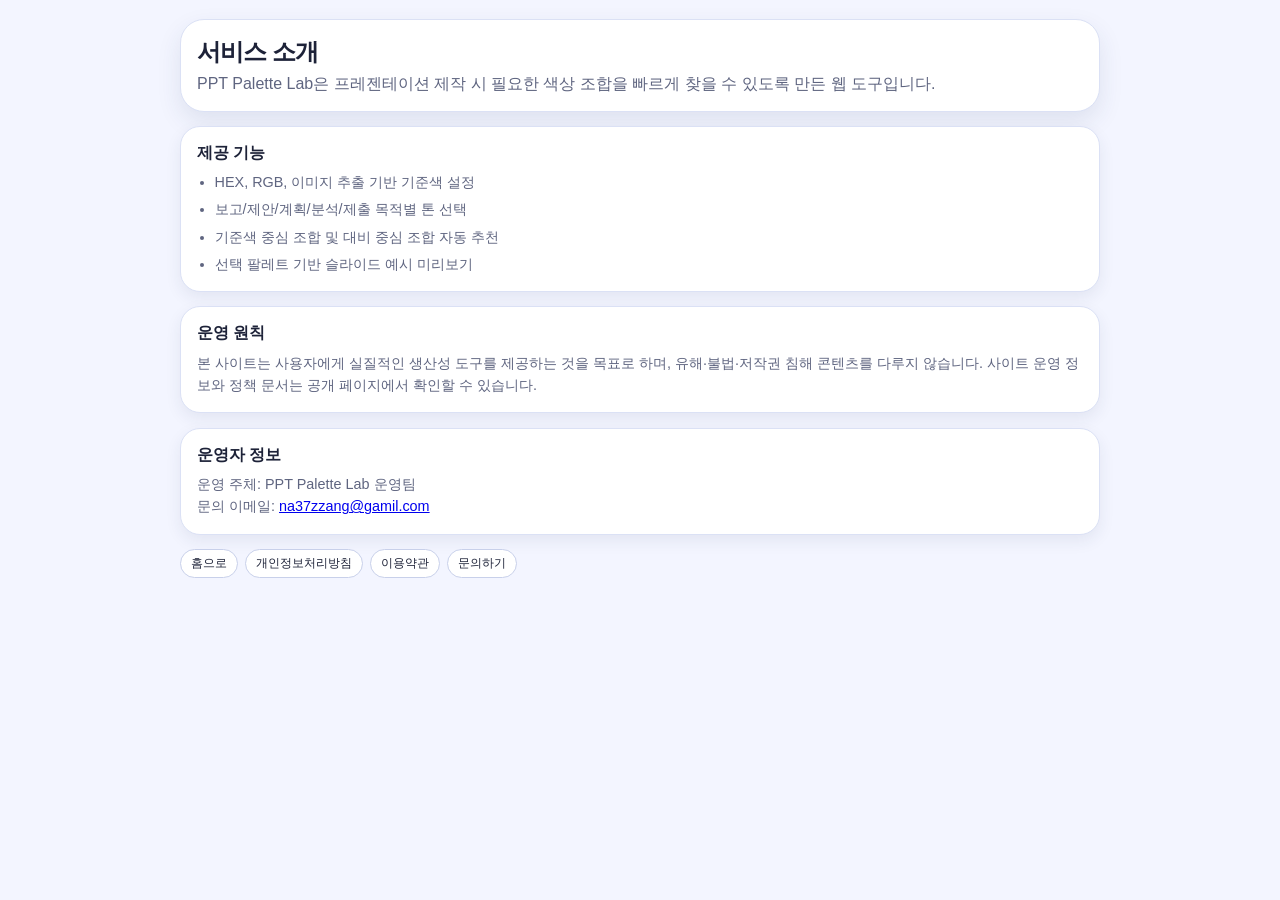
==== about.html @ 45846663 "Add AdSense readiness pages and trust/SEO updates" ====
<!doctype html>
<html lang="ko">
<head>
  <meta charset="UTF-8" />
  <meta name="viewport" content="width=device-width, initial-scale=1.0" />
  <title>서비스 소개 | PPT Palette Lab</title>
  <meta name="description" content="PPT Palette Lab 서비스 소개와 운영 원칙 안내 페이지입니다.">
  <meta name="robots" content="index,follow">
  <link rel="canonical" href="https://ppt-pallet.web.app/about.html">
  <link href="/style.css" rel="stylesheet">
</head>
<body>
  <main class="info-page">
    <section class="info-hero">
      <h1>서비스 소개</h1>
      <p>PPT Palette Lab은 프레젠테이션 제작 시 필요한 색상 조합을 빠르게 찾을 수 있도록 만든 웹 도구입니다.</p>
    </section>

    <section class="info-panel">
      <h2>제공 기능</h2>
      <ul>
        <li>HEX, RGB, 이미지 추출 기반 기준색 설정</li>
        <li>보고/제안/계획/분석/제출 목적별 톤 선택</li>
        <li>기준색 중심 조합 및 대비 중심 조합 자동 추천</li>
        <li>선택 팔레트 기반 슬라이드 예시 미리보기</li>
      </ul>
    </section>

    <section class="info-panel">
      <h2>운영 원칙</h2>
      <p>본 사이트는 사용자에게 실질적인 생산성 도구를 제공하는 것을 목표로 하며, 유해·불법·저작권 침해 콘텐츠를 다루지 않습니다. 사이트 운영 정보와 정책 문서는 공개 페이지에서 확인할 수 있습니다.</p>
    </section>

    <section class="info-panel">
      <h2>운영자 정보</h2>
      <p>운영 주체: PPT Palette Lab 운영팀</p>
      <p>문의 이메일: <a href="mailto:na37zzang@gamil.com">na37zzang@gamil.com</a></p>
    </section>

    <nav class="info-links" aria-label="정책 링크">
      <a href="/">홈으로</a>
      <a href="/privacy.html">개인정보처리방침</a>
      <a href="/terms.html">이용약관</a>
      <a href="/contact.html">문의하기</a>
    </nav>
  </main>
</body>
</html>
---- style.css ----
:root {
  --bg: #f7f6f1;
  --bg-soft: #fffdf8;
  --surface: #ffffff;
  --surface-soft: #f3f5fb;
  --surface-warm: #fff6ee;
  --ink: #151515;
  --ink-soft: #5f6472;
  --line: #e6e8ef;
  --line-strong: #d8dbe6;
  --blue: #2d5bff;
  --lime: #d8ff45;
  --peach: #ff8d67;
  --mint: #b7f1d7;
  --yellow: #ffd46b;
  --apricot-neon: #ffb392;
  --apricot-core: #ff9a70;
  --apricot-hot: #ff7f5c;
  --apricot-glow: rgba(255, 157, 112, 0.38);
  --text-body: 0.74rem;
  --text-label: 0.64rem;
  --text-tag: 0.6rem;
  --shadow: 0 18px 50px rgba(20, 23, 31, 0.08);
  --shadow-soft: 0 8px 24px rgba(20, 23, 31, 0.06);
}

* {
  box-sizing: border-box;
}

html {
  font-size: 16px;
}

body {
  margin: 0;
  min-height: 100vh;
  font-family: "Pretendard", "IBM Plex Sans KR", "Apple SD Gothic Neo", sans-serif;
  color: var(--ink);
  background: var(--bg);
}

body::before {
  content: "";
  position: fixed;
  inset: 0;
  pointer-events: none;
  opacity: 0.28;
  background-image: none;
  background-size: 18px 18px;
  mask-image: none;
}

button,
input {
  font: inherit;
}

img {
  max-width: 100%;
}

.page-shell {
  width: min(1140px, calc(100% - 2rem));
  margin: 0 auto;
  padding: 1.2rem 0 2.6rem;
}

.hero {
  position: relative;
  display: grid;
  grid-template-columns: minmax(0, 1.5fr) auto;
  gap: 1rem;
  align-items: end;
  padding: 0.7rem 0.8rem 0.8rem;
  background: rgba(255, 255, 255, 0.88);
  border: 1px solid rgba(255, 255, 255, 0.72);
  border-radius: 32px;
  box-shadow: var(--shadow);
  backdrop-filter: blur(16px);
  overflow: hidden;
}

.hero::before {
  content: "";
  position: absolute;
  left: 1rem;
  right: 1rem;
  top: 1rem;
  height: 14px;
  border-radius: 999px;
  background: linear-gradient(
    90deg,
    #ffd8e8 0%,
    #ffe8bf 16%,
    #fff5b8 32%,
    #d7f7d4 48%,
    #cfeeff 64%,
    #ddd9ff 82%,
    #ffd8ef 100%
  );
}

.hero__eyebrow,
.hero__copy,
.hero__status {
  position: relative;
  z-index: 1;
}

.hero__eyebrow {
  justify-self: start;
  margin: 0 0 0.75rem;
  padding: 0.4rem 0.78rem;
  border-radius: 999px;
  background: rgba(21, 21, 21, 0.06);
  font-family: "Space Grotesk", "Pretendard", sans-serif;
  font-size: var(--text-label);
  font-weight: 700;
  letter-spacing: 0.08em;
  text-transform: uppercase;
}

.hero__copy {
  grid-column: 1 / -1;
  min-height: 74px;
  padding-top: 0.72rem;
  display: grid;
  place-items: center;
  text-align: center;
}

.hero__copy h1 {
  margin: 0;
  max-width: none;
  font-family: "Space Grotesk", "Pretendard", sans-serif;
  font-size: clamp(1.8rem, 3.4vw, 3.5rem);
  line-height: 0.95;
  letter-spacing: -0.05em;
}

.hero__copy p {
  margin: 0.8rem 0 0;
  max-width: 44ch;
  font-size: 0.9rem;
  line-height: 1.45;
  color: var(--ink-soft);
}

.hero__status {
  display: flex;
  flex-wrap: wrap;
  gap: 0.7rem;
  justify-content: end;
  align-self: end;
}

.status-chip {
  display: inline-flex;
  align-items: center;
  gap: 0.55rem;
  min-width: 0;
  padding: 0.75rem 0.9rem;
  border-radius: 20px;
  background: var(--surface);
  border: 1px solid var(--line);
  box-shadow: var(--shadow-soft);
  font-size: var(--text-body);
  white-space: nowrap;
}

.status-chip strong,
.status-chip span:last-child {
  overflow: hidden;
  text-overflow: ellipsis;
}

.status-chip__dot {
  width: 0.92rem;
  height: 0.92rem;
  border-radius: 50%;
  background: var(--blue);
  box-shadow: 0 0 0 4px rgba(45, 91, 255, 0.12);
}

.planner {
  display: grid;
  gap: 1rem;
  margin-top: 1rem;
}

.panel {
  display: grid;
  grid-template-columns: 116px minmax(0, 1fr);
  gap: 1rem;
  padding: 1rem;
  border-radius: 28px;
  background: rgba(255, 255, 255, 0.84);
  border: 1px solid rgba(255, 255, 255, 0.72);
  box-shadow: var(--shadow);
  backdrop-filter: blur(16px);
}

.panel__meta {
  display: grid;
  align-content: start;
  gap: 0.65rem;
}

.panel__meta p {
  margin: 0;
  color: var(--ink-soft);
  font-size: var(--text-body);
  line-height: 1.3;
}

.panel__index {
  display: inline-flex;
  align-items: center;
  justify-content: center;
  width: 68px;
  height: 68px;
  border-radius: 22px;
  background: var(--apricot-core);
  color: #fff;
  font-family: "Space Grotesk", "Pretendard", sans-serif;
  font-size: 1.6rem;
  font-weight: 700;
  text-shadow: 0 1px 1px rgba(123, 49, 16, 0.24);
  box-shadow:
    0 0 0 1px rgba(255, 255, 255, 0.46),
    0 16px 34px var(--apricot-glow);
}

.panel__body {
  min-width: 0;
}

.panel__header {
  display: flex;
  flex-wrap: wrap;
  align-items: end;
  justify-content: space-between;
  gap: 0.7rem 1rem;
  margin-bottom: 0.95rem;
}

.panel__header h2,
.palette-column__header h3 {
  margin: 0;
  font-family: "Space Grotesk", "Pretendard", sans-serif;
  letter-spacing: -0.04em;
}

.panel__header h2 {
  font-size: clamp(1.35rem, 2.1vw, 1.8rem);
}

.panel__header p,
.palette-column__header p,
.preview-summary p,
.field-note,
.copy-status,
.palette-selector span,
.purpose-card span,
.slide-headline p,
.cover-subtitle,
.cover-band span,
.body-item,
.body-highlight p,
.mini-bar__label,
.graph-labels span {
  margin: 0;
  color: var(--ink-soft);
  font-size: var(--text-body);
  line-height: 1.35;
}

.base-grid {
  display: grid;
  grid-template-columns: repeat(3, minmax(0, 1fr));
  gap: 0.85rem;
}

.base-card,
.palette-card,
.slide-card {
  min-width: 0;
  border-radius: 24px;
}

.base-card {
  --base-card-text-size: 0.8rem;
  display: grid;
  gap: 0.55rem;
  padding: 0.9rem;
  background: var(--surface);
  border: 1px solid var(--line);
  box-shadow: var(--shadow-soft);
}

.base-card__row {
  display: flex;
  align-items: center;
  gap: 0.55rem;
  min-width: 0;
}

.base-card--upload {
  background: var(--surface-warm);
}

.base-card--preview {
  background: var(--surface-soft);
}

.field-label {
  display: inline-flex;
  align-items: center;
  gap: 0.45rem;
  font-family: "Space Grotesk", "Pretendard", sans-serif;
  font-size: var(--base-card-text-size, var(--text-label));
  font-weight: 700;
  letter-spacing: 0.04em;
  text-transform: uppercase;
}

.text-input,
.number-input {
  width: 100%;
  border: 1px solid var(--line-strong);
  border-radius: 18px;
  background: #fff;
  color: var(--ink);
  outline: none;
  transition: border-color 160ms ease, box-shadow 160ms ease, transform 160ms ease;
}

.text-input {
  min-height: 42px;
  padding: 0.56rem 0.7rem;
  font-family: "Space Grotesk", "Pretendard", sans-serif;
  font-size: var(--base-card-text-size, 0.86rem);
  font-weight: 700;
  letter-spacing: 0.03em;
  text-transform: uppercase;
}

.number-input {
  padding: 0.5rem 0.55rem;
  font-size: var(--base-card-text-size, 0.88rem);
  font-weight: 600;
}

.text-input:focus,
.number-input:focus {
  border-color: rgba(45, 91, 255, 0.55);
  box-shadow: 0 0 0 5px rgba(45, 91, 255, 0.1);
}

.text-input.is-invalid {
  border-color: rgba(255, 141, 103, 0.8);
  box-shadow: 0 0 0 5px rgba(255, 141, 103, 0.14);
}

.picker-hex.is-invalid {
  border-color: rgba(255, 141, 103, 0.8);
  box-shadow: 0 0 0 4px rgba(255, 141, 103, 0.14);
}

.color-input {
  width: 100%;
  min-height: 46px;
  padding: 0.2rem;
  border: 1px solid var(--line-strong);
  border-radius: 14px;
  background: #fff;
  cursor: pointer;
}

.color-input--inline {
  flex: none;
  width: 46px;
  min-width: 46px;
  padding: 0.12rem;
}

.picker-hex {
  width: 8.2ch;
  min-width: 8.2ch;
  height: 42px;
  padding: 0.42rem 0.45rem;
  border: 1px solid var(--line-strong);
  border-radius: 12px;
  background: #fff;
  font-family: "Space Grotesk", "Pretendard", sans-serif;
  font-size: var(--base-card-text-size, 0.88rem);
  font-weight: 700;
  letter-spacing: 0.02em;
  text-transform: uppercase;
  color: var(--ink);
  outline: none;
}

.picker-hex:focus {
  border-color: rgba(45, 91, 255, 0.55);
  box-shadow: 0 0 0 4px rgba(45, 91, 255, 0.1);
}

.color-input:focus {
  border-color: rgba(45, 91, 255, 0.55);
  box-shadow: 0 0 0 5px rgba(45, 91, 255, 0.1);
}

.rgb-grid {
  display: flex;
  align-items: center;
  gap: 0.5rem;
  min-width: 0;
}

.rgb-field {
  display: flex;
  align-items: center;
  gap: 0.35rem;
  min-width: 0;
  flex: 1;
}

.rgb-field span {
  font-family: "Space Grotesk", "Pretendard", sans-serif;
  font-size: var(--base-card-text-size, 0.88rem);
  font-weight: 700;
  color: var(--ink-soft);
  width: 0.9rem;
  text-align: center;
}

.field-note,
.field-note--status,
.upload-zone__hint,
.preview-summary p,
.palette-selector span,
.copy-status {
  white-space: nowrap;
  overflow: hidden;
  text-overflow: ellipsis;
}

.upload-zone {
  display: grid;
  gap: 0.2rem;
  padding: 1rem;
  border-radius: 20px;
  border: 1px solid var(--line-strong);
  background: color-mix(in srgb, var(--peach) 12%, #fff);
  cursor: pointer;
  transition: transform 160ms ease, border-color 160ms ease, box-shadow 160ms ease;
}

.upload-stack {
  display: grid;
  gap: 0.03rem;
  align-content: start;
  flex: 0 0 122px;
  width: 122px;
}

.upload-media-slot {
  width: 122px;
  min-height: 50px;
}

.upload-zone--inline {
  display: grid;
  align-content: center;
  justify-items: center;
  gap: 0.08rem;
  width: 122px;
  min-width: 122px;
  min-height: 50px;
  padding: 0.5rem 0.55rem;
  border-radius: 14px;
  flex: 0 0 106px;
}

.upload-zone:hover {
  transform: translateY(-2px);
  border-color: rgba(45, 91, 255, 0.3);
  box-shadow: var(--shadow-soft);
}

.upload-zone__title {
  font-weight: 700;
  font-size: 0.7rem;
  line-height: 1.1;
  text-align: center;
}

.upload-zone__hint {
  font-size: 0.62rem;
  line-height: 1.05;
  text-align: center;
}

.image-clear-button {
  border: 1px solid var(--line-strong);
  border-radius: 10px;
  padding: 0.16rem 0.22rem;
  background: #fff;
  color: var(--ink-soft);
  font-size: 0.62rem;
  font-weight: 600;
  cursor: pointer;
}

.image-clear-button:hover {
  border-color: rgba(45, 91, 255, 0.32);
  color: var(--ink);
}

.upload-result {
  display: flex;
  align-items: center;
  gap: 0.45rem;
  min-width: 0;
  flex: 1;
}

#imagePreview {
  width: 122px;
  height: 76px;
  max-height: 76px;
  object-fit: cover;
  border-radius: 12px;
  border: 1px solid var(--line-strong);
  background: #fff;
}

.upload-stack:not(.has-image) #imagePreview {
  display: none;
}

.upload-stack.has-image .upload-zone {
  display: none;
}

.upload-stack.has-image .upload-media-slot {
  min-height: 76px;
}

.upload-result__info {
  display: flex;
  align-items: center;
  gap: 0.5rem;
  min-width: 0;
  width: 100%;
  padding: 0.45rem 0.55rem;
  border-radius: 12px;
  background: rgba(21, 21, 21, 0.04);
}

.upload-result__info p {
  margin: 0 0 0.15rem;
  font-size: var(--base-card-text-size, var(--text-body));
  color: var(--ink-soft);
}

.upload-result__info strong {
  display: block;
  min-width: 7ch;
  font-family: "Space Grotesk", "Pretendard", sans-serif;
  font-size: 0.72rem;
  white-space: nowrap;
  overflow: visible;
  text-overflow: clip;
}

.base-card .field-note,
.base-card .field-note--status,
.base-card .upload-zone__hint {
  font-size: var(--base-card-text-size);
}

.panel[aria-labelledby="row1-title"] .panel__header {
  margin-bottom: 0.6rem;
}

.panel[aria-labelledby="row1-title"] .base-grid {
  gap: 0.6rem;
}

.panel[aria-labelledby="row1-title"] .base-card {
  gap: 0.42rem;
  padding: 0.7rem;
}

.swatch,
.base-preview__swatch {
  flex: none;
  width: 38px;
  height: 38px;
  border-radius: 10px;
  background: var(--blue);
}

.base-preview {
  display: flex;
  align-items: center;
  gap: 0.9rem;
  min-width: 0;
  padding: 0.95rem;
  border-radius: 20px;
  background: color-mix(in srgb, var(--blue) 10%, #fff);
}

.base-preview__codes {
  display: grid;
  gap: 0.15rem;
  min-width: 0;
}

.base-preview__codes strong,
.base-preview__codes span {
  white-space: nowrap;
  overflow: hidden;
  text-overflow: ellipsis;
}

.base-preview__codes strong {
  font-family: "Space Grotesk", "Pretendard", sans-serif;
  font-size: var(--text-body);
}

.base-preview__codes span {
  font-size: var(--text-body);
  color: var(--ink-soft);
}

.purpose-grid {
  display: grid;
  grid-template-columns: repeat(5, minmax(0, 1fr));
  gap: 0.8rem;
}

.purpose-card {
  position: relative;
  display: flex;
  gap: 0.7rem;
  align-items: start;
  min-height: 96px;
  padding: 0.95rem;
  border-radius: 22px;
  background: var(--surface);
  border: 1px solid var(--line);
  box-shadow: var(--shadow-soft);
  cursor: pointer;
  transition: transform 160ms ease, box-shadow 160ms ease, border-color 160ms ease;
}

.purpose-card:hover,
.purpose-card:focus-within {
  transform: translateY(-2px);
  border-color: rgba(255, 154, 112, 0.28);
  box-shadow: 0 14px 34px rgba(20, 23, 31, 0.08);
}

.purpose-card:has(input:checked) {
  border-color: rgba(255, 143, 103, 0.42);
  background: color-mix(in srgb, var(--peach) 16%, #fff);
}

.purpose-card::after {
  content: attr(data-tooltip);
  position: absolute;
  left: 1rem;
  bottom: calc(100% + 0.6rem);
  padding: 0.52rem 0.7rem;
  border-radius: 12px;
  background: #17181d;
  color: #fff;
  font-size: var(--text-body);
  white-space: nowrap;
  opacity: 0;
  transform: translateY(6px);
  pointer-events: none;
  transition: opacity 140ms ease, transform 140ms ease;
}

.purpose-card::before {
  content: "";
  position: absolute;
  left: 1.55rem;
  bottom: calc(100% + 0.2rem);
  width: 12px;
  height: 12px;
  background: #17181d;
  transform: rotate(45deg);
  opacity: 0;
  transition: opacity 140ms ease;
}

.purpose-card:hover::after,
.purpose-card:hover::before,
.purpose-card:focus-within::after,
.purpose-card:focus-within::before {
  opacity: 1;
  transform: translateY(0);
}

.purpose-card input[type="checkbox"],
.purpose-card input[type="radio"],
.palette-selector input[type="checkbox"] {
  width: 1rem;
  height: 1rem;
  margin: 0.16rem 0 0;
  accent-color: var(--apricot-hot);
  cursor: pointer;
}

.purpose-card strong,
.palette-selector strong,
.preview-summary strong,
.slide-card h3,
.slide-card h4,
.agenda-item strong {
  min-width: 0;
  overflow: hidden;
  text-overflow: ellipsis;
}

.purpose-card strong {
  display: block;
  margin-bottom: 0.35rem;
  font-size: var(--text-body);
}

.purpose-card span {
  display: block;
}

.palette-columns {
  display: grid;
  grid-template-columns: repeat(2, minmax(0, 1fr));
  gap: 0.9rem;
}

.palette-column {
  display: grid;
  gap: 0.8rem;
}

.palette-column__header {
  display: grid;
  gap: 0.2rem;
  padding-inline: 0.2rem;
}

.palette-list {
  display: grid;
  gap: 0.75rem;
}

.palette-card {
  display: grid;
  gap: 0.75rem;
  padding: 0.9rem;
  background: var(--surface);
  border: 1px solid var(--line);
  box-shadow: var(--shadow-soft);
}

.palette-card:has(input:checked) {
  border-color: rgba(255, 143, 103, 0.42);
  box-shadow:
    0 0 0 4px rgba(255, 154, 112, 0.12),
    0 14px 34px rgba(20, 23, 31, 0.08);
}

.palette-card__header {
  display: flex;
  align-items: start;
  justify-content: space-between;
  gap: 0.8rem;
}

.palette-selector {
  display: flex;
  gap: 0.65rem;
  align-items: start;
  min-width: 0;
  cursor: pointer;
}

.palette-selector > div {
  min-width: 0;
}

.palette-selector strong {
  display: block;
  font-size: var(--text-body);
}

.palette-card__badge {
  display: inline-flex;
  align-items: center;
  padding: 0.38rem 0.62rem;
  border-radius: 999px;
  background: rgba(21, 21, 21, 0.05);
  font-family: "Space Grotesk", "Pretendard", sans-serif;
  font-size: var(--text-label);
  font-weight: 700;
  letter-spacing: 0.02em;
  white-space: nowrap;
}

.color-strip-wrap {
  overflow: hidden;
  border-radius: 18px;
  border: 1px solid var(--line);
  background: #fff;
}

.color-strip {
  display: grid;
  grid-template-columns: repeat(6, minmax(0, 1fr));
  min-width: 0;
}

.color-cell {
  min-height: 84px;
  padding: 0.45rem 0.25rem;
  display: flex;
  align-items: end;
  justify-content: center;
  text-align: center;
  font-family: "Space Grotesk", "Pretendard", sans-serif;
  font-size: var(--text-tag);
  font-weight: 700;
  letter-spacing: -0.01em;
  border-inline-end: 1px solid rgba(255, 255, 255, 0.18);
  overflow: hidden;
}

.color-cell__copy {
  display: grid;
  gap: 0.18rem;
  align-items: end;
  justify-items: center;
  width: 100%;
}

.color-cell__copy strong {
  display: block;
  max-width: 100%;
  font-size: var(--text-label);
  white-space: nowrap;
  overflow: hidden;
  text-overflow: ellipsis;
}

.color-cell__tag {
  display: inline-flex;
  align-items: center;
  justify-content: center;
  max-width: 100%;
  padding: 0.16rem 0.36rem;
  border-radius: 999px;
  background: rgba(255, 255, 255, 0.14);
  font-size: var(--text-tag);
  letter-spacing: 0.04em;
  white-space: nowrap;
}

.color-cell--accent {
  box-shadow:
    inset 0 0 0 2px rgba(255, 255, 255, 0.38),
    inset 0 10px 24px rgba(255, 255, 255, 0.08);
}

.color-cell--accent .color-cell__copy {
  align-items: center;
}

.color-cell:first-child {
  border-radius: 16px 0 0 16px;
}

.color-cell:last-child {
  border-radius: 0 16px 16px 0;
  border-inline-end: 0;
}

.preview-summary {
  margin-bottom: 1rem;
  padding: 1rem 1.08rem;
  border-radius: 24px;
  background: #fff8f3;
  border: 1px solid rgba(255, 156, 116, 0.18);
  box-shadow: inset 0 1px 0 rgba(255, 255, 255, 0.7);
}

.preview-summary strong {
  display: block;
  margin-bottom: 0.22rem;
  font-size: var(--text-body);
}

.slide-grid {
  display: grid;
  grid-template-columns: repeat(2, minmax(0, 1fr));
  gap: 1rem;
}

.slide-card {
  position: relative;
  overflow: hidden;
  display: grid;
  gap: 0.9rem;
  aspect-ratio: 16 / 9;
  padding: 1.05rem;
  background: var(--slide-paper);
  border: 1px solid color-mix(in srgb, var(--slide-accent) 28%, white);
  box-shadow:
    0 18px 36px color-mix(in srgb, var(--slide-shadow) 36%, transparent),
    0 0 0 1px color-mix(in srgb, var(--slide-glow) 20%, transparent),
    inset 0 1px 0 rgba(255, 255, 255, 0.78);
  color: var(--slide-ink);
}

.slide-card::before {
  content: "";
  position: absolute;
  left: 0;
  right: 0;
  top: 0;
  height: 6px;
  background: var(--slide-accent);
}

.slide-card::after {
  content: "";
  position: absolute;
  right: -10%;
  bottom: -18%;
  width: 230px;
  height: 230px;
  border-radius: 50%;
  background: none;
  pointer-events: none;
}

.slide-card > * {
  position: relative;
  z-index: 1;
  min-width: 0;
}

.slide-card__label {
  justify-self: start;
  max-width: 100%;
  padding: 0.28rem 0.56rem;
  border-radius: 999px;
  background: color-mix(in srgb, var(--slide-accent) 8%, white);
  border: 1px solid color-mix(in srgb, var(--slide-accent) 14%, white);
  font-family: "Space Grotesk", "Pretendard", sans-serif;
  font-size: var(--text-tag);
  font-weight: 700;
  letter-spacing: 0.04em;
  text-transform: uppercase;
  white-space: nowrap;
  overflow: hidden;
  text-overflow: ellipsis;
}

.slide-card--cover {
  align-content: space-between;
  background: var(--slide-cover-bg);
  color: var(--slide-cover-ink);
}

.slide-card--cover::before {
  background: rgba(255, 255, 255, 0.26);
}

.slide-card--cover .slide-card__label {
  background: rgba(255, 255, 255, 0.1);
  border-color: rgba(255, 255, 255, 0.14);
  color: inherit;
}

.cover-kicker {
  margin: 0;
  font-family: "Space Grotesk", "Pretendard", sans-serif;
  font-size: var(--text-label);
  font-weight: 700;
  letter-spacing: 0.1em;
  text-transform: uppercase;
  opacity: 0.82;
  white-space: nowrap;
  overflow: hidden;
  text-overflow: ellipsis;
}

.cover-title,
.slide-headline h3 {
  margin: 0;
  font-family: "Space Grotesk", "Pretendard", sans-serif;
  letter-spacing: -0.05em;
}

.cover-title {
  max-width: 8ch;
  font-size: clamp(1.95rem, 3vw, 2.7rem);
  line-height: 0.95;
}

.cover-subtitle {
  max-width: 28ch;
  display: -webkit-box;
  -webkit-box-orient: vertical;
  -webkit-line-clamp: 2;
  overflow: hidden;
  color: inherit;
  opacity: 0.88;
}

.cover-shell {
  display: grid;
  grid-template-columns: 1.3fr 0.9fr;
  gap: 0.85rem;
  align-items: end;
}

.cover-main {
  display: grid;
  gap: 0.45rem;
}

.cover-panel {
  display: grid;
  gap: 0.35rem;
  align-content: start;
  padding: 0.85rem;
  border-radius: 22px;
  background: rgba(255, 255, 255, 0.14);
  border: 1px solid rgba(255, 255, 255, 0.16);
  backdrop-filter: blur(8px);
}

.cover-panel__eyebrow,
.section-overline {
  margin: 0;
  font-family: "Space Grotesk", "Pretendard", sans-serif;
  font-size: var(--text-tag);
  font-weight: 700;
  letter-spacing: 0.12em;
  text-transform: uppercase;
}

.cover-panel strong {
  font-size: var(--text-body);
  line-height: 1.1;
}

.cover-panel p {
  margin: 0;
  font-size: var(--text-body);
  line-height: 1.4;
  color: rgba(255, 255, 255, 0.84);
}

.cover-band {
  display: flex;
  flex-wrap: wrap;
  gap: 0.45rem;
}

.cover-band span {
  display: inline-flex;
  align-items: center;
  max-width: 100%;
  padding: 0.34rem 0.56rem;
  border-radius: 999px;
  background: rgba(255, 255, 255, 0.1);
  border: 1px solid rgba(255, 255, 255, 0.08);
  color: inherit;
}

.slide-card--agenda,
.slide-card--content,
.slide-card--table,
.slide-card--chart,
.slide-card--graph {
  grid-template-rows: auto auto 1fr;
}

.slide-headline {
  display: grid;
  gap: 0.18rem;
}

.slide-headline h3 {
  font-size: 1.34rem;
}

.infographic-topline {
  display: flex;
  flex-wrap: wrap;
  align-items: end;
  justify-content: space-between;
  gap: 0.75rem;
}

.slide-headline p,
.agenda-item strong,
.agenda-item__copy span,
.body-item,
.body-highlight p,
.mini-bar__label,
.graph-labels span,
.cover-band span,
.metric-card span,
.trend-card span {
  overflow: hidden;
  text-overflow: ellipsis;
}

.slide-headline p,
.harvey-stat__meta span,
.legend-row__label,
.dashboard-panel__header span,
.trend-panel__copy p,
.table-status,
.mini-table th,
.mini-table td {
  line-height: 1.35;
}

.agenda-list,
.body-list,
.chart-layout,
.graph-layout,
.metric-row,
.trend-grid {
  display: grid;
  gap: 0.55rem;
}

.agenda-shell {
  display: grid;
  grid-template-columns: 0.86fr 1.14fr;
  gap: 0.8rem;
}

.agenda-item {
  display: grid;
  grid-template-columns: auto 1fr;
  gap: 0.6rem;
  align-items: center;
  min-width: 0;
  padding: 0.72rem 0.78rem;
  border-radius: 18px;
  background: var(--slide-surface);
  border: 1px solid color-mix(in srgb, var(--slide-accent) 10%, white);
}

.agenda-item__copy {
  display: grid;
  min-width: 0;
  gap: 0.1rem;
}

.agenda-item__copy span {
  font-size: var(--text-body);
  white-space: nowrap;
}

.agenda-item__number {
  display: inline-flex;
  align-items: center;
  justify-content: center;
  width: 1.9rem;
  height: 1.9rem;
  border-radius: 18px;
  background: color-mix(in srgb, var(--slide-accent) 24%, #fff);
  color: var(--slide-deep);
  font-family: "Space Grotesk", "Pretendard", sans-serif;
  font-size: var(--text-label);
  font-weight: 700;
  border: 1px solid color-mix(in srgb, var(--slide-accent) 14%, white);
}

.body-layout {
  display: grid;
  grid-template-columns: 1.2fr 0.95fr;
  gap: 0.75rem;
}

.body-copy {
  display: grid;
  gap: 0.72rem;
}

.body-item {
  padding: 0.72rem 0.78rem;
  border-radius: 18px;
  background: var(--slide-mist);
  border: 1px solid color-mix(in srgb, var(--slide-secondary) 12%, white);
  line-height: 1.45;
}

.body-highlight {
  display: grid;
  gap: 0.5rem;
  align-content: start;
  padding: 0.86rem;
  border-radius: 22px;
  background: var(--slide-panel);
  border: 1px solid color-mix(in srgb, var(--slide-accent) 12%, white);
}

.body-highlight__tag {
  justify-self: start;
  display: inline-flex;
  align-items: center;
  padding: 0.3rem 0.52rem;
  border-radius: 999px;
  background: color-mix(in srgb, var(--slide-accent) 10%, white);
  font-family: "Space Grotesk", "Pretendard", sans-serif;
  font-size: var(--text-tag);
  font-weight: 700;
}

.body-highlight h4 {
  margin: 0;
  font-size: 1rem;
}

.insight-metric {
  display: grid;
  gap: 0.08rem;
  padding-top: 0.2rem;
}

.insight-metric strong {
  font-family: "Space Grotesk", "Pretendard", sans-serif;
  font-size: 1.56rem;
  line-height: 0.95;
}

.insight-metric span {
  font-size: var(--text-body);
  color: var(--ink-soft);
  letter-spacing: 0.04em;
  text-transform: uppercase;
}

.harvey-row,
.trend-orb-row {
  display: grid;
  grid-template-columns: repeat(3, minmax(0, 1fr));
  gap: 0.65rem;
}

.harvey-dashboard {
  display: grid;
  grid-template-columns: 1.24fr 0.92fr;
  gap: 0.8rem;
}

.harvey-stage,
.harvey-mini-grid,
.legend-stack,
.trend-grid {
  display: grid;
  gap: 0.65rem;
}

.trend-grid {
  grid-template-columns: repeat(3, minmax(0, 1fr));
}

.harvey-hero {
  display: grid;
  grid-template-columns: auto 1fr;
  align-items: center;
  gap: 0.85rem;
  min-width: 0;
  padding: 0.92rem;
  border-radius: 24px;
  background: var(--slide-surface);
  border: 1px solid color-mix(in srgb, var(--orbital-tone) 14%, white);
}

.harvey-hero__meta,
.harvey-stat__meta {
  display: grid;
  gap: 0.14rem;
  min-width: 0;
}

.harvey-hero__meta strong,
.harvey-stat__meta strong,
.table-topic strong,
.dashboard-panel__header strong,
.trend-panel__copy h4 {
  margin: 0;
  font-size: var(--text-body);
  line-height: 1.25;
  white-space: nowrap;
  overflow: hidden;
  text-overflow: ellipsis;
}

.harvey-hero__meta span,
.harvey-stat__meta span,
.legend-row__label,
.dashboard-panel__header span,
.table-status,
.mini-table th,
.mini-table td,
.trend-card span {
  font-size: var(--text-body);
}

.harvey-mini-grid {
  grid-template-columns: repeat(3, minmax(0, 1fr));
}

.harvey-stat {
  display: grid;
  grid-template-columns: auto 1fr;
  align-items: center;
  gap: 0.65rem;
  min-width: 0;
  padding: 0.8rem;
  border-radius: 22px;
  background: var(--slide-surface);
  border: 1px solid color-mix(in srgb, var(--orbital-tone) 14%, white);
}

.harvey-stat--mini {
  padding: 0.72rem;
}

.harvey-ball {
  --ring-base: rgba(255, 255, 255, 0.82);
  position: relative;
  display: grid;
  place-items: center;
  flex: none;
  width: 4.2rem;
  height: 4.2rem;
  border-radius: 50%;
  background: var(--ring-base);
  border: 6px solid var(--orbital-tone);
  box-shadow:
    inset 0 1px 0 rgba(255, 255, 255, 0.74),
    0 10px 18px rgba(17, 24, 39, 0.08);
}

.harvey-ball::before {
  content: "";
  position: absolute;
  inset: 0.48rem;
  border-radius: inherit;
  background: var(--slide-paper);
  box-shadow: inset 0 0 0 1px color-mix(in srgb, var(--orbital-tone) 10%, white);
}

.harvey-ball span {
  position: relative;
  z-index: 1;
  font-family: "Space Grotesk", "Pretendard", sans-serif;
  font-size: var(--text-body);
  font-weight: 700;
}

.harvey-ball--sm {
  width: 3.15rem;
  height: 3.15rem;
}

.harvey-ball--sm::before {
  inset: 0.4rem;
}

.harvey-ball--xl {
  width: 7rem;
  height: 7rem;
}

.harvey-ball--xl::before {
  inset: 0.7rem;
}

.harvey-ball--xl span {
  font-size: 1rem;
}

.table-shell {
  padding: 0.16rem;
  border-radius: 22px;
  background: color-mix(in srgb, var(--slide-accent-alt) 10%, #fff);
  border: 1px solid color-mix(in srgb, var(--slide-accent) 12%, white);
}

.table-shell--infographic {
  position: relative;
  overflow: hidden;
}

.table-shell--infographic::before {
  content: "";
  position: absolute;
  inset: 0;
  pointer-events: none;
  background: none;
}

.mini-table {
  width: 100%;
  border-collapse: separate;
  border-spacing: 0;
  overflow: hidden;
  border-radius: 18px;
  border: 1px solid rgba(136, 13, 30, 0.07);
}

.mini-table th,
.mini-table td {
  padding: 0.62rem 0.68rem;
  text-align: left;
  white-space: nowrap;
  overflow: hidden;
  text-overflow: ellipsis;
}

.mini-table thead {
  background: color-mix(in srgb, var(--slide-accent) 16%, #fff);
}

.mini-table tbody tr:nth-child(even) {
  background: rgba(255, 255, 255, 0.92);
}

.mini-table tbody tr:nth-child(odd) {
  background: rgba(248, 244, 246, 0.92);
}

.mini-table td:last-child {
  font-weight: 700;
}

.table-topic {
  display: inline-flex;
  align-items: center;
  gap: 0.42rem;
  max-width: 100%;
}

.table-topic__dot {
  width: 0.62rem;
  height: 0.62rem;
  border-radius: 999px;
  background: var(--slide-accent);
  box-shadow: 0 0 0 4px color-mix(in srgb, var(--slide-accent) 12%, white);
}

.table-status {
  display: inline-flex;
  align-items: center;
  padding: 0.24rem 0.48rem;
  border-radius: 999px;
  background: color-mix(in srgb, var(--slide-accent) 10%, white);
  color: var(--slide-deep);
  font-weight: 700;
}

.dashboard-flag {
  display: inline-flex;
  align-items: center;
  padding: 0.32rem 0.56rem;
  border-radius: 999px;
  background: color-mix(in srgb, var(--slide-accent) 10%, white);
  color: var(--slide-deep);
  font-family: "Space Grotesk", "Pretendard", sans-serif;
  font-size: var(--text-tag);
  font-weight: 700;
  white-space: nowrap;
}

.dashboard-panel {
  display: grid;
  gap: 0.7rem;
  padding: 0.85rem;
  border-radius: 24px;
  background: var(--slide-panel);
  border: 1px solid color-mix(in srgb, var(--slide-accent) 12%, white);
}

.dashboard-panel__header {
  display: flex;
  align-items: center;
  justify-content: space-between;
  gap: 0.75rem;
  min-width: 0;
}

.dashboard-panel__header strong,
.dashboard-panel__header span {
  min-width: 0;
  white-space: nowrap;
  overflow: hidden;
  text-overflow: ellipsis;
}

.dashboard-panel__header span {
  color: var(--ink-soft);
}

.dashboard-panel--legend {
  align-content: start;
}

.legend-stack {
  gap: 0.48rem;
}

.legend-row {
  display: grid;
  grid-template-columns: auto 1fr auto;
  align-items: center;
  gap: 0.55rem;
  padding: 0.62rem 0.7rem;
  border-radius: 18px;
  background: rgba(255, 255, 255, 0.8);
  border: 1px solid color-mix(in srgb, var(--slide-accent) 8%, white);
}

.legend-row__swatch {
  width: 0.72rem;
  height: 0.72rem;
  border-radius: 999px;
}

.legend-row__label {
  min-width: 0;
  white-space: nowrap;
  overflow: hidden;
  text-overflow: ellipsis;
}

.legend-row strong,
.trend-card strong {
  font-size: var(--text-body);
  line-height: 1.2;
  white-space: nowrap;
  overflow: hidden;
  text-overflow: ellipsis;
}

.graph-shell {
  display: grid;
  grid-template-columns: 1.42fr 0.96fr;
  gap: 0.8rem;
}

.graph-main {
  display: grid;
  gap: 0.65rem;
}

.graph-card {
  padding: 0.82rem;
  border-radius: 22px;
  background: var(--slide-mist);
  border: 1px solid color-mix(in srgb, var(--slide-secondary) 12%, white);
}

.graph-card--infographic {
  position: relative;
  overflow: hidden;
  background: var(--slide-mist);
}

.graph-card svg {
  width: 100%;
  height: 174px;
  display: block;
}

.graph-labels {
  display: flex;
  justify-content: space-between;
  gap: 0.4rem;
  margin-top: 0.42rem;
}

.trend-panel {
  display: grid;
  gap: 0.7rem;
  align-content: start;
  padding: 0.85rem;
  border-radius: 22px;
  background: var(--slide-panel);
  border: 1px solid color-mix(in srgb, var(--slide-accent) 12%, white);
}

.trend-panel__copy {
  display: grid;
  gap: 0.35rem;
}

.trend-card {
  display: grid;
  gap: 0.18rem;
  min-width: 0;
  padding: 0.74rem 0.78rem;
  border-radius: 18px;
  background: rgba(255, 255, 255, 0.82);
  border: 1px solid color-mix(in srgb, var(--slide-accent) 9%, white);
}

.preview-actions {
  display: flex;
  align-items: center;
  gap: 0.8rem;
  flex-wrap: wrap;
  margin-top: 0.95rem;
}

.copy-button {
  border: 0;
  border-radius: 999px;
  padding: 0.88rem 1.18rem;
  background: #17181d;
  color: #fff;
  font-family: "Space Grotesk", "Pretendard", sans-serif;
  font-weight: 700;
  letter-spacing: -0.02em;
  cursor: pointer;
  box-shadow: 0 10px 0 rgba(216, 255, 69, 0.95);
  transition: transform 140ms ease, box-shadow 140ms ease;
}

.copy-button:hover {
  transform: translateY(-2px);
  box-shadow: 0 12px 0 rgba(216, 255, 69, 0.95);
}

.copy-button:active {
  transform: translateY(0);
  box-shadow: 0 8px 0 rgba(216, 255, 69, 0.95);
}

/* PPT preview: flat style (no gradients), black/white text, palette-driven accents */

.preview-summary {
  background: #fff;
  border: 1px solid var(--line);
  box-shadow: none;
}

.slide-card,
.slide-card--cover {
  background: #ffffff !important;
  border: 1px solid var(--slide-line) !important;
  box-shadow: 0 10px 24px rgba(0, 0, 0, 0.08) !important;
  color: var(--slide-text-main, #111111) !important;
}

.slide-card::before {
  height: 5px;
  background: var(--slide-accent) !important;
}

.slide-card::after {
  display: none;
}

.slide-card h3,
.slide-card h4,
.slide-card strong,
.slide-card td,
.slide-card th,
.slide-card span {
  color: inherit;
}

.slide-headline p,
.cover-subtitle,
.cover-panel p,
.harvey-stat__meta span,
.legend-row__label,
.dashboard-panel__header span,
.trend-panel__copy p,
.mini-table th,
.mini-table td {
  color: var(--slide-text-main, #111111) !important;
}

.slide-card__label,
.body-highlight__tag,
.dashboard-flag,
.table-status,
.agenda-item__number {
  background: var(--slide-accent) !important;
  border-color: var(--slide-accent) !important;
  color: var(--slide-text-on-accent, #FFFFFF) !important;
}

.cover-panel,
.cover-band span,
.agenda-item,
.body-item,
.body-highlight,
.harvey-hero,
.harvey-stat,
.table-shell,
.dashboard-panel,
.graph-card,
.graph-card--infographic,
.trend-panel,
.trend-card,
.legend-row {
  background: var(--slide-surface) !important;
  border: 1px solid var(--slide-line) !important;
  box-shadow: none !important;
}

.table-shell--infographic::before {
  display: none;
}

.mini-table thead {
  background: color-mix(in srgb, var(--slide-accent) 18%, #ffffff) !important;
}

.table-topic__dot {
  background: var(--slide-accent) !important;
  box-shadow: 0 0 0 3px color-mix(in srgb, var(--slide-accent) 22%, #ffffff) !important;
}

.harvey-ball {
  background: var(--slide-paper) !important;
  border: 6px solid var(--orbital-tone);
  box-shadow: none !important;
}

.harvey-ball::before {
  display: none;
}

.slide-card--ref {
  background: var(--ppt-bg, #fff) !important;
  color: var(--ppt-ink, #111) !important;
  border: 1px solid var(--ppt-line, #e6e9f0) !important;
  box-shadow: 0 8px 20px rgba(17, 21, 30, 0.08) !important;
  gap: 0.55rem;
  padding: 0.9rem;
  --ppt-fs-title: 0.86rem;
  --ppt-fs-subtitle: 0.58rem;
  --ppt-fs-body: 0.5rem;
  --ppt-fs-caption: 0.43rem;
}

.slide-card--ref::before {
  height: 4px;
  background: var(--ppt-theme, #5d6fbd) !important;
}

.slide-card--ref .slide-card__label {
  background: color-mix(in srgb, var(--ppt-theme, #5d6fbd) 14%, #ffffff) !important;
  color: #111 !important;
  border: 1px solid color-mix(in srgb, var(--ppt-theme, #5d6fbd) 30%, #ffffff) !important;
  font-size: var(--ppt-fs-caption);
}

.ppt-ref-head {
  display: flex;
  justify-content: space-between;
  align-items: start;
  gap: 0.32rem;
}

.ppt-ref-head h3 {
  margin: 0;
  font-size: var(--ppt-fs-title);
  line-height: 1.15;
  letter-spacing: -0.01em;
  color: #111;
  white-space: nowrap;
  overflow: hidden;
  text-overflow: ellipsis;
}

.ppt-ref-page {
  font-size: var(--ppt-fs-caption);
  color: var(--ppt-muted, #666a73);
}

.ppt-frame {
  display: grid;
  grid-template-columns: 1.35fr 1fr;
  gap: 0.5rem;
  min-height: 0;
  flex: 1;
}

.ppt-col {
  display: grid;
  gap: 0.38rem;
  min-height: 0;
}

.ppt-col--main {
  align-content: start;
}

.ppt-col--side {
  align-content: start;
}

.ppt-ref-layout {
  display: grid;
  grid-template-columns: 1.1fr 1fr;
  gap: 0.7rem;
  min-height: 0;
}

.ppt-ref-copy,
.ppt-ref-panel {
  border: 1px solid var(--ppt-line, #e6e9f0);
  background: #fff;
  padding: 0.5rem;
}

.ppt-ref-panel--stack {
  display: grid;
  gap: 0.2rem;
  align-content: start;
}

.ppt-ref-panel--body {
  grid-template-rows: auto auto 1fr;
}

.ppt-ref-copy {
  display: grid;
  gap: 0.2rem;
  font-size: var(--ppt-fs-body);
  color: var(--ppt-muted, #666a73);
}

.ppt-ref-kicker {
  margin: 0;
  color: #111;
  font-size: var(--ppt-fs-subtitle);
  font-weight: 700;
}

.ppt-ref-copy p {
  margin: 0;
  line-height: 1.3;
  white-space: nowrap;
  overflow: hidden;
  text-overflow: ellipsis;
}

.ppt-ref-copy small {
  font-size: var(--ppt-fs-caption);
  color: var(--ppt-muted, #666a73);
}

.ppt-ref-footer {
  margin-top: auto;
  display: flex;
  justify-content: space-between;
  align-items: center;
  padding-top: 0.32rem;
  border-top: 1px solid var(--ppt-line, #e6e9f0);
  font-size: var(--ppt-fs-caption);
  color: var(--ppt-muted, #666a73);
  gap: 0.4rem;
}

.ppt-chip-row {
  display: grid;
  grid-template-columns: repeat(3, minmax(0, 1fr));
  gap: 0.28rem;
}

.ppt-chip {
  display: grid;
  gap: 0.1rem;
  padding: 0.26rem 0.32rem;
  border: 1px solid color-mix(in srgb, var(--chip, var(--ppt-theme, #5d6fbd)) 34%, #ffffff);
  background: color-mix(in srgb, var(--chip, var(--ppt-theme, #5d6fbd)) 8%, #ffffff);
  min-width: 0;
}

.ppt-chip span {
  font-size: var(--ppt-fs-caption);
  color: var(--ppt-muted, #666a73);
}

.ppt-chip strong {
  font-size: var(--ppt-fs-subtitle);
  color: #111;
}

.ppt-donut {
  width: 62px;
  height: 62px;
  margin-inline: auto;
  border-radius: 50%;
  display: grid;
  place-items: center;
  font-size: 0.62rem;
  font-weight: 700;
  color: #111;
  background:
    radial-gradient(circle at center, #fff 56%, transparent 57%),
    conic-gradient(var(--donut-main, var(--ppt-theme, #5d6fbd)) calc(var(--value) * 1%), var(--donut-soft, var(--ppt-theme-soft, #dce2f6)) 0);
}

.ppt-donut--mini {
  width: 50px;
  height: 50px;
  font-size: 0.52rem;
}

.ppt-body-left-block {
  display: grid;
  justify-items: start;
  gap: 0.16rem;
}

.ppt-body-left-block small {
  font-size: var(--ppt-fs-caption);
  color: var(--ppt-muted, #666a73);
  white-space: nowrap;
}

.ppt-inline-donut {
  display: flex;
  align-items: center;
  gap: 0.28rem;
  min-width: 0;
}

.ppt-inline-donut small {
  font-size: var(--ppt-fs-caption);
  color: var(--ppt-muted, #666a73);
  white-space: nowrap;
}

.ppt-micro-bars {
  margin-top: 0.32rem;
  height: 46px;
  display: grid;
  grid-template-columns: repeat(4, minmax(0, 1fr));
  align-items: end;
  gap: 0.28rem;
}

.ppt-micro-bars span {
  display: block;
  height: var(--h);
  background: linear-gradient(180deg, color-mix(in srgb, var(--tone, var(--ppt-theme, #5d6fbd)) 34%, #ffffff), var(--tone, var(--ppt-theme, #5d6fbd)));
}

.ppt-track {
  display: grid;
  gap: 0.38rem;
}

.ppt-step {
  display: grid;
  grid-template-columns: auto 1fr;
  gap: 0.34rem;
  align-items: center;
  padding: 0.28rem 0.34rem;
  border: 1px solid var(--ppt-line, #e6e9f0);
  background: #fff;
}

.ppt-step span {
  padding: 0.1rem 0.34rem;
  border-radius: 999px;
  font-size: var(--ppt-fs-caption);
  font-weight: 700;
  color: #111;
  background: color-mix(in srgb, var(--ppt-theme, #5d6fbd) 14%, #ffffff);
}

.ppt-step strong {
  font-size: var(--ppt-fs-body);
  color: #111;
  display: block;
  white-space: nowrap;
  overflow: hidden;
  text-overflow: ellipsis;
}

.ppt-step small {
  display: block;
  font-size: var(--ppt-fs-caption);
  color: var(--ppt-muted, #666a73);
  white-space: nowrap;
  overflow: hidden;
  text-overflow: ellipsis;
}

.ppt-timeline {
  display: grid;
  gap: 0.28rem;
}

.ppt-timeline-item {
  display: flex;
  justify-content: space-between;
  align-items: center;
  gap: 0.24rem;
  padding: 0.24rem 0.3rem;
  border: 1px solid var(--ppt-line, #e6e9f0);
}

.ppt-timeline-item span {
  font-size: var(--ppt-fs-caption);
  color: var(--ppt-muted, #666a73);
}

.ppt-timeline-item strong {
  font-size: var(--ppt-fs-body);
  color: #111;
}

.ppt-bullets {
  margin: 0;
  padding-left: 0.82rem;
  display: grid;
  gap: 0.22rem;
  color: #111;
  font-size: var(--ppt-fs-body);
}

.ppt-bullets li {
  line-height: 1.28;
  white-space: nowrap;
  overflow: hidden;
  text-overflow: ellipsis;
}

.ppt-stat-box {
  display: grid;
  gap: 0.1rem;
  width: fit-content;
  min-width: 74px;
  margin-bottom: 0.4rem;
  padding: 0.35rem 0.45rem;
  border: 1px solid var(--ppt-line, #e6e9f0);
  background: color-mix(in srgb, var(--ppt-theme, #5d6fbd) 10%, #ffffff);
}

.ppt-stat-box strong {
  font-size: 0.9rem;
  color: #111;
  line-height: 1;
}

.ppt-stat-box span {
  font-size: var(--ppt-fs-caption);
  color: var(--ppt-muted, #666a73);
}

.ppt-mini-stat-grid {
  display: grid;
  grid-template-columns: repeat(2, minmax(0, 1fr));
  gap: 0.22rem;
}

.ppt-mini-stat {
  display: grid;
  gap: 0.08rem;
  padding: 0.2rem 0.26rem;
  border: 1px solid color-mix(in srgb, var(--chip, var(--ppt-line, #d9deeb)) 24%, #ffffff);
  background: color-mix(in srgb, var(--chip, var(--ppt-line, #d9deeb)) 10%, #ffffff);
}

.ppt-mini-stat span {
  font-size: var(--ppt-fs-caption);
  color: var(--ppt-muted, #666a73);
}

.ppt-mini-stat strong {
  font-size: var(--ppt-fs-body);
  color: #111;
}

.ppt-table {
  width: 100%;
  border-collapse: collapse;
  table-layout: fixed;
  font-size: var(--ppt-fs-caption);
}

.ppt-table thead {
  background: #ffffff;
}

.ppt-table th {
  color: #ffffff;
  font-weight: 700;
  text-align: left;
  padding: 0.2rem 0.24rem;
  background: var(--th, var(--ppt-theme, #5d6fbd));
  border: 1px solid color-mix(in srgb, var(--th, var(--ppt-theme, #5d6fbd)) 54%, #ffffff);
  font-size: var(--ppt-fs-caption);
}

.ppt-table td {
  color: #111;
  padding: 0.18rem 0.24rem;
  border: 1px solid var(--ppt-line, #e6e9f0);
  font-size: var(--ppt-fs-caption);
  background: color-mix(in srgb, var(--cell, #cdd5ee) 8%, #ffffff);
  white-space: nowrap;
  overflow: hidden;
  text-overflow: ellipsis;
}

.ppt-table td:first-child {
  border-left: 3px solid var(--cell, var(--ppt-theme, #5d6fbd));
  font-weight: 700;
}

.ppt-table--mini th {
  padding: 0.16rem 0.18rem;
  font-size: 0.4rem;
}

.ppt-table--mini td {
  padding: 0.14rem 0.18rem;
  font-size: 0.4rem;
}

.ppt-ref-panel--icon {
  grid-template-rows: auto auto 1fr auto;
}

.ppt-icon-table-wrap {
  margin-top: auto;
  width: 100%;
  align-self: end;
  justify-self: end;
}

.ppt-line-chart {
  width: 100%;
  height: 82px;
}

.ppt-graph-labels {
  display: grid;
  grid-template-columns: repeat(6, minmax(0, 1fr));
  gap: 0.16rem;
  margin-top: 0.28rem;
  font-size: var(--ppt-fs-caption);
  color: var(--ppt-muted, #666a73);
}

.ppt-bar-grid {
  height: 100%;
  min-height: 88px;
  display: grid;
  grid-template-columns: repeat(4, minmax(0, 1fr));
  align-items: end;
  gap: 0.32rem;
}

.ppt-bar-col {
  display: grid;
  gap: 0.16rem;
}

.ppt-bar-col span {
  display: block;
  height: var(--h);
  background: linear-gradient(180deg, color-mix(in srgb, var(--bar, var(--ppt-theme, #5d6fbd)) 34%, #ffffff), var(--bar, var(--ppt-theme, #5d6fbd)));
}

.ppt-bar-col strong {
  font-size: var(--ppt-fs-caption);
  text-align: center;
  color: #111;
}

.ppt-icon-grid {
  display: grid;
  grid-template-columns: repeat(2, minmax(0, 1fr));
  gap: 0.2rem;
}

.ppt-icon-item {
  display: grid;
  justify-items: center;
  gap: 0.14rem;
  padding: 0.2rem 0.16rem;
  border: 1px solid var(--ppt-line, #e6e9f0);
  align-content: start;
  min-width: 0;
}

.ppt-icon-dot {
  width: 28px;
  height: 28px;
  border-radius: 50%;
  display: grid;
  place-items: center;
  font-size: var(--ppt-fs-caption);
  font-weight: 700;
  color: #111;
  background: color-mix(in srgb, var(--dot) 24%, #ffffff);
  border: 1px solid color-mix(in srgb, var(--dot) 52%, #ffffff);
}

.ppt-icon-item strong {
  font-size: var(--ppt-fs-body);
  color: #111;
  text-align: center;
  white-space: nowrap;
  max-width: 100%;
  overflow: hidden;
  text-overflow: ellipsis;
}

.ppt-icon-item small {
  margin: 0;
  font-size: var(--ppt-fs-caption);
  color: var(--ppt-muted, #666a73);
  text-align: center;
  line-height: 1.24;
  white-space: nowrap;
  max-width: 100%;
  overflow: hidden;
  text-overflow: ellipsis;
}

@media (max-width: 1320px) {
  .purpose-grid {
    grid-template-columns: repeat(3, minmax(0, 1fr));
  }

  .ppt-frame {
    grid-template-columns: 1fr;
  }
}

@media (max-width: 980px) {
  .page-shell {
    width: min(100% - 1rem, 100%);
    padding-top: 0.75rem;
  }

  .hero,
  .panel {
    grid-template-columns: 1fr;
  }

  .hero__status {
    justify-content: start;
  }

  .panel__meta {
    grid-template-columns: auto 1fr;
    align-items: center;
    gap: 0.75rem;
  }

  .palette-columns,
  .slide-grid,
  .purpose-grid {
    grid-template-columns: 1fr;
  }

  .base-grid {
    grid-template-columns: 1fr;
  }

  .body-layout {
    grid-template-columns: 1fr;
  }

  .agenda-shell,
  .harvey-dashboard,
  .harvey-row,
  .harvey-mini-grid,
  .graph-shell,
  .trend-grid,
  .trend-orb-row,
  .cover-shell {
    grid-template-columns: 1fr;
  }
}

@media (max-width: 720px) {
  .page-shell {
    width: min(100% - 0.8rem, 100%);
  }

  .hero {
    padding: 0.6rem;
  }

  .hero::before {
    left: 0.75rem;
    right: 0.75rem;
    top: 0.75rem;
  }

  .hero__copy {
    padding-top: 0.6rem;
  }

  .hero__copy h1 {
    max-width: 11ch;
    font-size: 2rem;
  }

  .base-grid,
  .rgb-grid {
    grid-template-columns: 1fr;
  }

  .base-card__row,
  .base-card__row--upload,
  .rgb-grid,
  .rgb-field {
    display: grid;
    width: 100%;
  }

  .upload-zone--inline,
  .color-input--inline {
    width: 100%;
    min-width: 0;
  }

  .status-chip,
  .copy-button {
    width: 100%;
    justify-content: center;
  }

  .slide-card {
    padding: 0.9rem;
  }

  .slide-headline h3 {
    font-size: 1.12rem;
  }

  .cover-title {
    font-size: 1.65rem;
  }

  .metric-row {
    grid-template-columns: 1fr;
  }

  .harvey-hero,
  .harvey-stat {
    grid-template-columns: 1fr;
    justify-items: start;
  }

  .harvey-ball--xl {
    width: 5.8rem;
    height: 5.8rem;
  }
}

/* Coolors-inspired flat redesign (no gradients) */
:root {
  --bg: #f3f5ff;
  --bg-soft: #eef2ff;
  --surface: #ffffff;
  --surface-soft: #eef4ff;
  --surface-warm: #fff3e8;
  --ink: #1d2238;
  --ink-soft: #5f6580;
  --line: #dbe1f5;
  --line-strong: #c8d0ea;
  --blue: #3a5bff;
  --lime: #c8f05a;
  --peach: #ff7f50;
  --mint: #45c4b0;
  --yellow: #ffd166;
  --apricot-neon: #ffb703;
  --apricot-core: #ff9f1c;
  --apricot-hot: #fb8500;
  --apricot-glow: rgba(251, 133, 0, 0.28);
  --shadow: 0 10px 24px rgba(38, 55, 94, 0.1);
  --shadow-soft: 0 6px 16px rgba(38, 55, 94, 0.08);
}

body {
  background: var(--bg);
}

.hero,
.panel {
  background: var(--surface);
  border: 1px solid var(--line);
  box-shadow: var(--shadow);
  backdrop-filter: none;
}

.hero::before {
  height: 10px;
  background: linear-gradient(
    90deg,
    #ffd8e8 0%,
    #ffe8bf 16%,
    #fff5b8 32%,
    #d7f7d4 48%,
    #cfeeff 64%,
    #ddd9ff 82%,
    #ffd8ef 100%
  );
}

.hero__eyebrow {
  background: color-mix(in srgb, var(--blue) 10%, #fff);
  color: var(--blue);
}

.status-chip {
  border-color: var(--line-strong);
}

.status-chip__dot {
  box-shadow: 0 0 0 4px color-mix(in srgb, var(--blue) 24%, #fff);
}

.panel__index {
  background: var(--apricot-core);
  text-shadow: none;
}

.base-card,
.palette-card,
.purpose-card {
  border-color: var(--line);
  box-shadow: var(--shadow-soft);
}

.base-card--upload {
  background: var(--surface-warm);
}

.base-card--preview {
  background: var(--surface-soft);
}

.upload-zone {
  background: color-mix(in srgb, var(--apricot-neon) 15%, #fff);
  border-color: color-mix(in srgb, var(--apricot-core) 24%, var(--line-strong));
}

.base-preview {
  background: color-mix(in srgb, var(--blue) 12%, #fff);
}

.purpose-card:has(input:checked) {
  background: color-mix(in srgb, var(--yellow) 20%, #fff);
  border-color: color-mix(in srgb, var(--apricot-core) 36%, var(--line));
}

.slide-card::before {
  height: 5px;
  background: var(--slide-accent);
}

.copy-button {
  background: var(--blue);
  color: #fff;
  box-shadow: 0 8px 0 color-mix(in srgb, var(--lime) 72%, #fff);
}

.copy-button:hover {
  box-shadow: 0 10px 0 color-mix(in srgb, var(--lime) 72%, #fff);
}

.copy-button:active {
  box-shadow: 0 6px 0 color-mix(in srgb, var(--lime) 72%, #fff);
}

.hero__quick-nav {
  grid-column: 1 / -1;
  display: flex;
  flex-wrap: wrap;
  gap: 0.5rem;
}

.hero__quick-nav a {
  display: inline-flex;
  align-items: center;
  justify-content: center;
  padding: 0.35rem 0.65rem;
  border-radius: 999px;
  border: 1px solid var(--line-strong);
  background: #fff;
  color: var(--ink);
  text-decoration: none;
  font-size: var(--text-label);
  font-weight: 600;
}

.hero__quick-nav a:hover {
  border-color: color-mix(in srgb, var(--blue) 30%, var(--line-strong));
}

.trust-block {
  margin-top: 1rem;
  padding: 1rem;
  border-radius: 28px;
  background: var(--surface);
  border: 1px solid var(--line);
  box-shadow: var(--shadow);
}

.trust-block h2 {
  margin: 0 0 0.65rem;
  font-family: "Space Grotesk", "Pretendard", sans-serif;
  letter-spacing: -0.04em;
  font-size: clamp(1.2rem, 2.1vw, 1.6rem);
}

.trust-grid {
  display: grid;
  grid-template-columns: repeat(3, minmax(0, 1fr));
  gap: 0.75rem;
}

.trust-card {
  padding: 0.8rem;
  border-radius: 20px;
  background: var(--surface-soft);
  border: 1px solid var(--line);
}

.trust-card h3 {
  margin: 0 0 0.35rem;
  font-size: 0.95rem;
}

.trust-card p {
  margin: 0;
  color: var(--ink-soft);
  font-size: var(--text-body);
  line-height: 1.45;
}

.site-footer {
  margin-top: 1rem;
  padding: 1rem;
  border-radius: 24px;
  background: var(--surface);
  border: 1px solid var(--line);
  box-shadow: var(--shadow-soft);
  display: grid;
  gap: 0.45rem;
}

.site-footer__brand {
  margin: 0;
  font-family: "Space Grotesk", "Pretendard", sans-serif;
  font-size: 1rem;
  font-weight: 700;
}

.site-footer__desc,
.site-footer__copy {
  margin: 0;
  color: var(--ink-soft);
  font-size: var(--text-body);
}

.site-footer__links {
  display: flex;
  flex-wrap: wrap;
  gap: 0.45rem;
}

.site-footer__links a {
  color: var(--ink);
  font-size: var(--text-body);
}

.info-page {
  width: min(920px, calc(100% - 2rem));
  margin: 0 auto;
  padding: 1.2rem 0 2.4rem;
}

.info-hero {
  padding: 1rem;
  border-radius: 24px;
  background: var(--surface);
  border: 1px solid var(--line);
  box-shadow: var(--shadow);
}

.info-hero h1 {
  margin: 0 0 0.35rem;
  font-family: "Space Grotesk", "Pretendard", sans-serif;
  letter-spacing: -0.04em;
}

.info-hero p {
  margin: 0;
  color: var(--ink-soft);
}

.info-panel {
  margin-top: 0.9rem;
  padding: 1rem;
  border-radius: 20px;
  background: var(--surface);
  border: 1px solid var(--line);
  box-shadow: var(--shadow-soft);
}

.info-panel h2 {
  margin: 0 0 0.45rem;
  font-size: 1rem;
}

.info-panel p,
.info-panel li {
  margin: 0;
  color: var(--ink-soft);
  font-size: 0.9rem;
  line-height: 1.55;
}

.info-panel ul {
  margin: 0;
  padding-left: 1.1rem;
  display: grid;
  gap: 0.3rem;
}

.info-links {
  margin-top: 0.9rem;
  display: flex;
  flex-wrap: wrap;
  gap: 0.45rem;
}

.info-links a {
  display: inline-flex;
  align-items: center;
  padding: 0.35rem 0.62rem;
  border-radius: 999px;
  border: 1px solid var(--line-strong);
  background: #fff;
  color: var(--ink);
  text-decoration: none;
  font-size: var(--text-body);
}

@media (max-width: 900px) {
  .trust-grid {
    grid-template-columns: 1fr;
  }
}
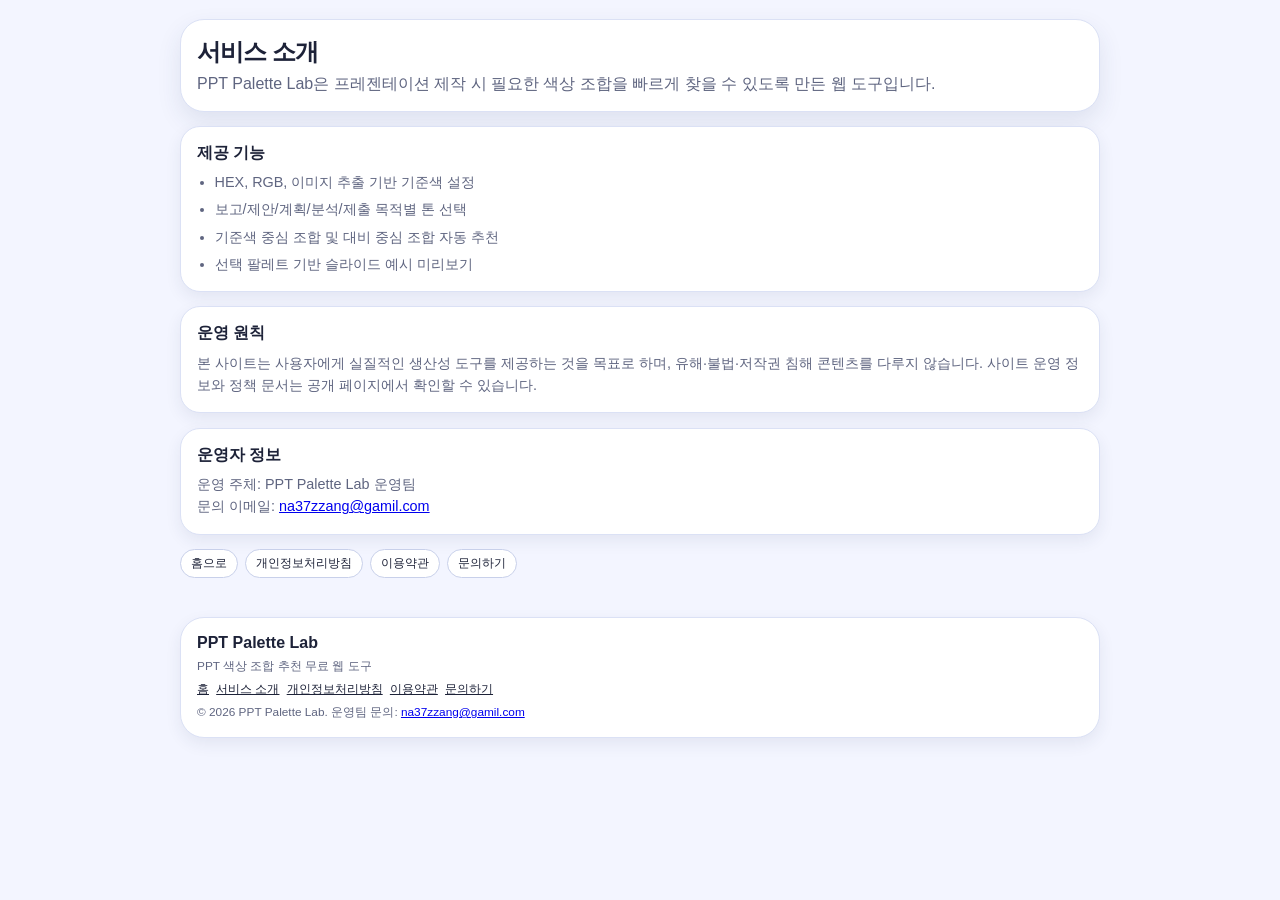
==== commit 5266cd9e: "Comprehensive SEO optimization for all pages - Add author, keywords, hreflang meta tags to all pages" ====
--- a/about.html
+++ b/about.html
@@ -1,13 +1,66 @@
 <!doctype html>
 <html lang="ko">
 <head>
+  <!-- Microsoft Clarity -->
+  <script type="text/javascript">
+    (function(c,l,a,r,i,t,y){
+        c[a]=c[a]||function(){(c[a].q=c[a].q||[]).push(arguments)};
+        t=l.createElement(r);t.async=1;t.src="https://www.clarity.ms/tag/"+i;
+        y=l.getElementsByTagName(r)[0];y.parentNode.insertBefore(t,y);
+    })(window, document, "clarity", "script", "w68hp21zef");
+  </script>
+  <!-- Google tag (gtag.js) -->
+  <script async src="https://www.googletagmanager.com/gtag/js?id=G-E6PDDQ9H2Z"></script>
+  <script>
+    window.dataLayer = window.dataLayer || [];
+    function gtag(){dataLayer.push(arguments);}
+    gtag('js', new Date());
+    gtag('config', 'G-E6PDDQ9H2Z');
+  </script>
   <meta charset="UTF-8" />
   <meta name="viewport" content="width=device-width, initial-scale=1.0" />
   <title>서비스 소개 | PPT Palette Lab</title>
-  <meta name="description" content="PPT Palette Lab 서비스 소개와 운영 원칙 안내 페이지입니다.">
+  <meta name="description" content="PPT Palette Lab의 기능과 운영 원칙을 안내합니다. HEX·RGB·이미지 기반 기준색 설정, 목적별 팔레트 추천, 슬라이드 미리보기 기능을 제공하는 무료 웹 도구입니다.">
   <meta name="robots" content="index,follow">
+  <meta name="author" content="PPT Palette Lab">
+  <meta name="keywords" content="PPT Palette Lab 소개, PPT 팔레트 도구, 색상 추천 서비스, 프레젠테이션 디자인, 슬라이드 색상">
+  <link rel="alternate" hreflang="ko" href="https://ppt-pallet.web.app/about.html">
+  <link rel="alternate" hreflang="x-default" href="https://ppt-pallet.web.app/about.html">
+  <meta property="og:type" content="website">
+  <meta property="og:site_name" content="PPT Palette Lab">
+  <meta property="og:locale" content="ko_KR">
+  <meta property="og:title" content="서비스 소개 | PPT Palette Lab">
+  <meta property="og:description" content="PPT Palette Lab의 기능과 운영 원칙을 안내합니다. HEX·RGB·이미지 기반 기준색 설정, 목적별 팔레트 추천, 슬라이드 미리보기를 제공합니다.">
+  <meta property="og:url" content="https://ppt-pallet.web.app/about.html">
+  <meta name="twitter:card" content="summary">
+  <meta name="twitter:title" content="서비스 소개 | PPT Palette Lab">
+  <meta name="twitter:description" content="PPT Palette Lab의 기능과 운영 원칙을 안내합니다.">
+  <meta name="google-adsense-account" content="ca-pub-9194151925851653">
   <link rel="canonical" href="https://ppt-pallet.web.app/about.html">
   <link href="/style.css" rel="stylesheet">
+  <script async src="https://pagead2.googlesyndication.com/pagead/js/adsbygoogle.js?client=ca-pub-9194151925851653"
+    crossorigin="anonymous"></script>
+  <script type="application/ld+json">
+  [
+    {
+      "@context": "https://schema.org",
+      "@type": "AboutPage",
+      "name": "서비스 소개",
+      "url": "https://ppt-pallet.web.app/about.html",
+      "description": "PPT Palette Lab의 기능과 운영 원칙 안내 페이지입니다.",
+      "inLanguage": "ko",
+      "isPartOf": { "@type": "WebSite", "name": "PPT Palette Lab", "url": "https://ppt-pallet.web.app/" }
+    },
+    {
+      "@context": "https://schema.org",
+      "@type": "BreadcrumbList",
+      "itemListElement": [
+        { "@type": "ListItem", "position": 1, "name": "홈", "item": "https://ppt-pallet.web.app/" },
+        { "@type": "ListItem", "position": 2, "name": "서비스 소개", "item": "https://ppt-pallet.web.app/about.html" }
+      ]
+    }
+  ]
+  </script>
 </head>
 <body>
   <main class="info-page">
@@ -44,5 +97,17 @@
       <a href="/contact.html">문의하기</a>
     </nav>
   </main>
+  <footer class="site-footer" style="width:min(920px,calc(100% - 2rem));margin:0 auto 2rem;">
+    <p class="site-footer__brand">PPT Palette Lab</p>
+    <p class="site-footer__desc">PPT 색상 조합 추천 무료 웹 도구</p>
+    <nav class="site-footer__links" aria-label="푸터 내비게이션">
+      <a href="/">홈</a>
+      <a href="/about.html">서비스 소개</a>
+      <a href="/privacy.html">개인정보처리방침</a>
+      <a href="/terms.html">이용약관</a>
+      <a href="/contact.html">문의하기</a>
+    </nav>
+    <p class="site-footer__copy">© 2026 PPT Palette Lab. 운영팀 문의: <a href="mailto:na37zzang@gamil.com">na37zzang@gamil.com</a></p>
+  </footer>
 </body>
 </html>
--- a/style.css
+++ b/style.css
@@ -1,3 +1,10 @@
+/* RGB spinner arrows always visible */
+.rgb-spin::-webkit-inner-spin-button,
+.rgb-spin::-webkit-outer-spin-button {
+  opacity: 1;
+  -webkit-appearance: inner-spin-button;
+}
+
 :root {
   --bg: #f7f6f1;
   --bg-soft: #fffdf8;
@@ -2679,3 +2686,106 @@
     grid-template-columns: 1fr;
   }
 }
+
+body[data-page="chromatic-curator"] {
+  --primary: #0052d0;
+  --primary-container: #799dff;
+  --neutral: #dadddf;
+  --accent: #8d3a8b;
+  --support: #5e8bff;
+  --dark: #0c0f10;
+  scroll-behavior: smooth;
+}
+
+body[data-page="chromatic-curator"] .material-symbols-outlined {
+  font-variation-settings: "FILL" 0, "wght" 400, "GRAD" 0, "opsz" 24;
+}
+
+body[data-page="chromatic-curator"] .active-glow {
+  box-shadow: 0 0 0 2px var(--primary), 0 10px 25px -5px rgba(0, 82, 208, 0.2);
+}
+
+body[data-page="chromatic-curator"] .purpose-card.is-active {
+  background: #fff;
+  color: var(--primary);
+  box-shadow: 0 0 0 2px var(--primary), 0 10px 25px -5px rgba(0, 82, 208, 0.18);
+  transform: translateY(-2px);
+}
+
+body[data-page="chromatic-curator"] .purpose-card.is-active .purpose-icon {
+  background: color-mix(in srgb, var(--primary) 10%, white);
+  color: var(--primary);
+}
+
+body[data-page="chromatic-curator"] .palette-band {
+  transition: background-color 180ms ease, transform 180ms ease;
+}
+
+body[data-page="chromatic-curator"] .palette-band.is-copied {
+  transform: scale(1.02);
+}
+
+body[data-page="chromatic-curator"] .palette-meta {
+  opacity: 0.46;
+}
+
+body[data-page="chromatic-curator"] .palette-band:hover .palette-meta {
+  opacity: 1;
+}
+
+body[data-page="chromatic-curator"] .preview-accent,
+body[data-page="chromatic-curator"] .preview-primary,
+body[data-page="chromatic-curator"] .preview-secondary,
+body[data-page="chromatic-curator"] .preview-neutral,
+body[data-page="chromatic-curator"] .preview-dark {
+  transition: background-color 180ms ease, color 180ms ease;
+}
+
+body[data-page="chromatic-curator"] .upload-zone.is-dragging {
+  border-color: var(--primary);
+  background: rgba(121, 157, 255, 0.12);
+}
+
+body[data-page="chromatic-curator"] .copied-toast {
+  opacity: 0;
+  transform: translateY(4px);
+  transition: opacity 180ms ease, transform 180ms ease;
+}
+
+body[data-page="chromatic-curator"] .copied-toast.is-visible {
+  opacity: 1;
+  transform: translateY(0);
+}
+
+@media (max-width: 1023px) {
+  body[data-page="chromatic-curator"] .app-sidebar {
+    position: static;
+    height: auto;
+    width: auto;
+    border-radius: 1.5rem;
+    margin: 1rem;
+    padding-top: 1.5rem;
+  }
+
+  body[data-page="chromatic-curator"] .app-main {
+    margin-left: 0;
+    padding-left: 1rem;
+    padding-right: 1rem;
+    padding-top: 1.5rem;
+  }
+
+  body[data-page="chromatic-curator"] .app-footer > div {
+    margin-left: 0;
+  }
+}
+
+@media (max-width: 767px) {
+  body[data-page="chromatic-curator"] .hero-title {
+    font-size: 2.5rem;
+    line-height: 1.02;
+  }
+
+  body[data-page="chromatic-curator"] .palette-stack {
+    height: 13rem;
+  }
+}
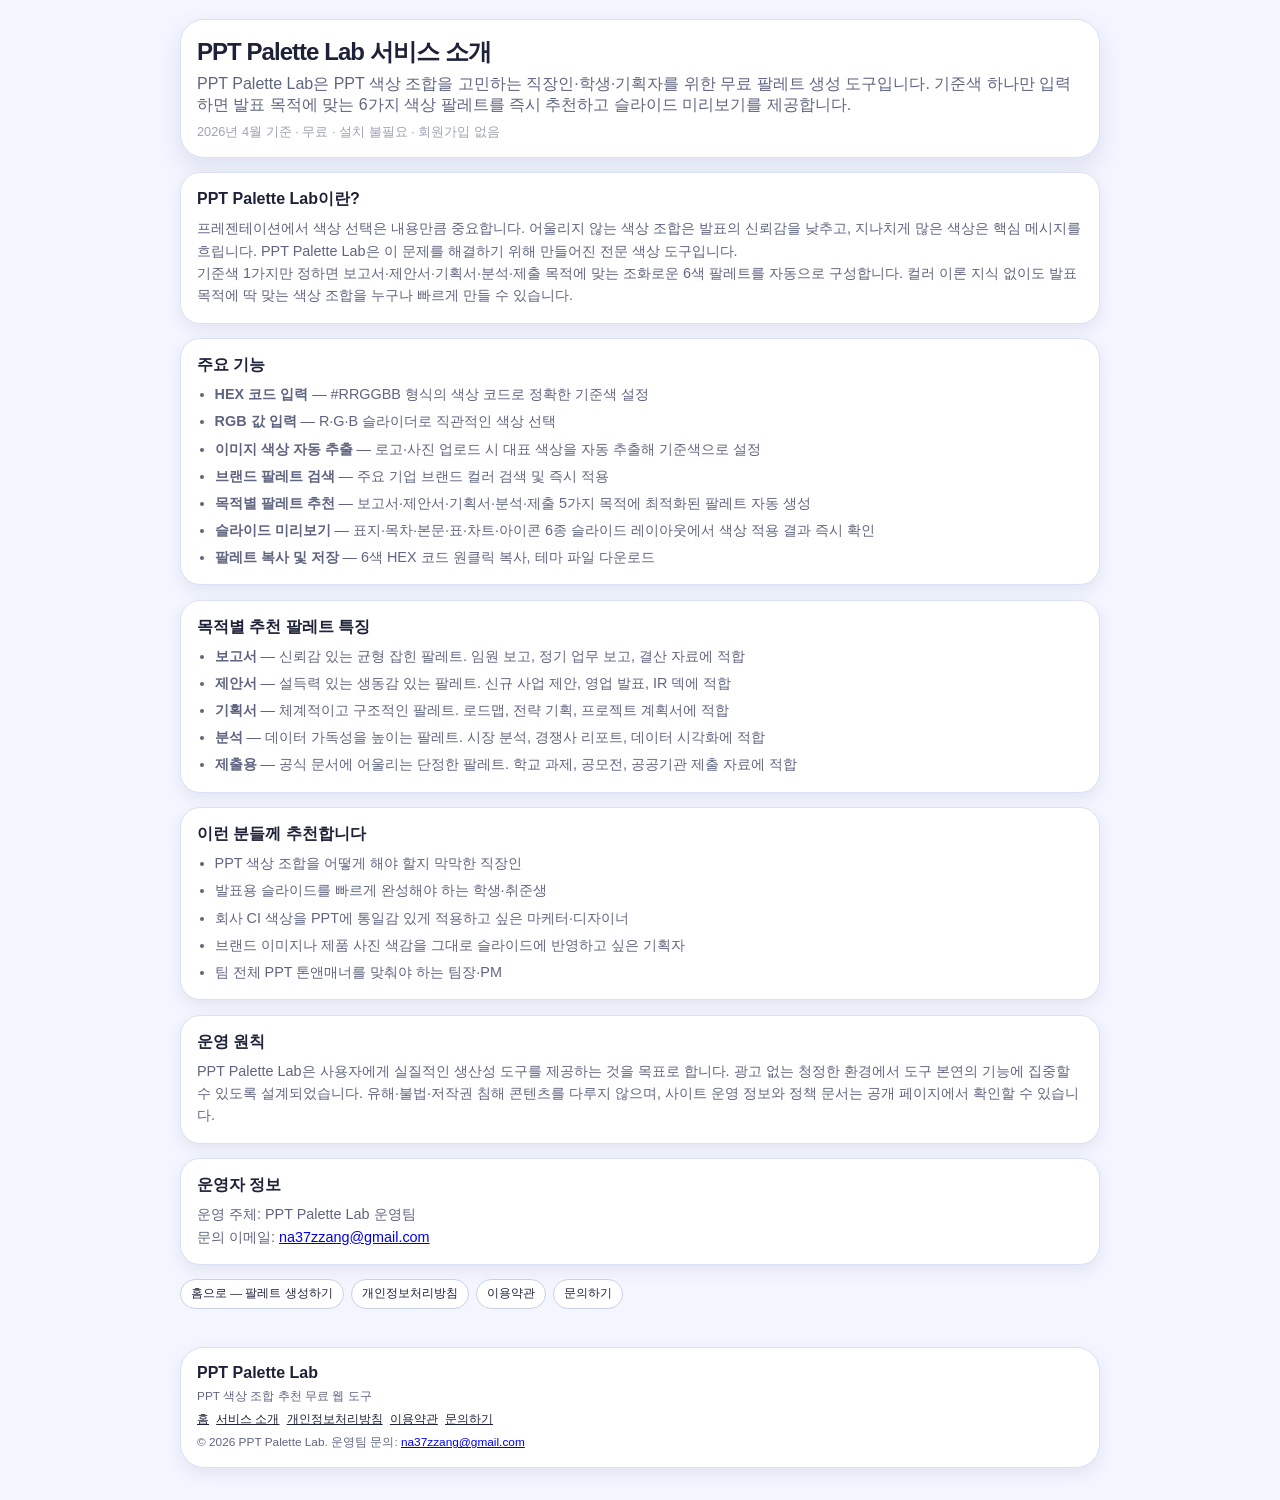
==== commit 3f86c7ac: "SEO 전면 최적화: og:image, theme-color, robots, 이메일 오타 수정 - 전 페이지에 og:image / twitter:image / og:image:al" ====
--- a/about.html
+++ b/about.html
@@ -19,24 +19,33 @@
   </script>
   <meta charset="UTF-8" />
   <meta name="viewport" content="width=device-width, initial-scale=1.0" />
+  <link rel="icon" type="image/svg+xml" href="/favicon.svg">
+  <link rel="shortcut icon" href="/favicon.svg">
   <title>서비스 소개 | PPT Palette Lab</title>
-  <meta name="description" content="PPT Palette Lab의 기능과 운영 원칙을 안내합니다. HEX·RGB·이미지 기반 기준색 설정, 목적별 팔레트 추천, 슬라이드 미리보기 기능을 제공하는 무료 웹 도구입니다.">
-  <meta name="robots" content="index,follow">
+  <meta name="description" content="PPT Palette Lab은 PPT 색상 조합을 고민하는 직장인·학생·기획자를 위한 무료 팔레트 생성 도구입니다. 기준색 입력 후 보고서·제안서·기획서 목적에 맞는 6색 팔레트를 즉시 추천하고 슬라이드 미리보기를 제공합니다.">
+  <meta name="robots" content="index,follow,max-image-preview:large,max-snippet:-1,max-video-preview:-1">
   <meta name="author" content="PPT Palette Lab">
   <meta name="keywords" content="PPT Palette Lab 소개, PPT 팔레트 도구, 색상 추천 서비스, 프레젠테이션 디자인, 슬라이드 색상">
+  <meta name="theme-color" content="#0052D0">
   <link rel="alternate" hreflang="ko" href="https://ppt-pallet.web.app/about.html">
   <link rel="alternate" hreflang="x-default" href="https://ppt-pallet.web.app/about.html">
   <meta property="og:type" content="website">
   <meta property="og:site_name" content="PPT Palette Lab">
   <meta property="og:locale" content="ko_KR">
-  <meta property="og:title" content="서비스 소개 | PPT Palette Lab">
+  <meta property="og:title" content="서비스 소개 | PPT Palette Lab — PPT 색상 조합 추천 도구">
   <meta property="og:description" content="PPT Palette Lab의 기능과 운영 원칙을 안내합니다. HEX·RGB·이미지 기반 기준색 설정, 목적별 팔레트 추천, 슬라이드 미리보기를 제공합니다.">
   <meta property="og:url" content="https://ppt-pallet.web.app/about.html">
-  <meta name="twitter:card" content="summary">
+  <meta property="og:image" content="https://ppt-pallet.web.app/og-image.png">
+  <meta property="og:image:width" content="1200">
+  <meta property="og:image:height" content="630">
+  <meta property="og:image:alt" content="PPT Palette Lab — PPT 색상 조합 추천 도구">
+  <meta name="twitter:card" content="summary_large_image">
   <meta name="twitter:title" content="서비스 소개 | PPT Palette Lab">
-  <meta name="twitter:description" content="PPT Palette Lab의 기능과 운영 원칙을 안내합니다.">
+  <meta name="twitter:description" content="PPT Palette Lab의 기능과 운영 원칙을 안내합니다. HEX·RGB·이미지 기반 기준색 설정, 목적별 팔레트 추천 제공.">
+  <meta name="twitter:image" content="https://ppt-pallet.web.app/og-image.png">
   <meta name="google-adsense-account" content="ca-pub-9194151925851653">
   <link rel="canonical" href="https://ppt-pallet.web.app/about.html">
+  <link rel="sitemap" type="application/xml" href="/sitemap.xml">
   <link href="/style.css" rel="stylesheet">
   <script async src="https://pagead2.googlesyndication.com/pagead/js/adsbygoogle.js?client=ca-pub-9194151925851653"
     crossorigin="anonymous"></script>
@@ -45,10 +54,11 @@
     {
       "@context": "https://schema.org",
       "@type": "AboutPage",
-      "name": "서비스 소개",
+      "name": "PPT Palette Lab 서비스 소개",
       "url": "https://ppt-pallet.web.app/about.html",
-      "description": "PPT Palette Lab의 기능과 운영 원칙 안내 페이지입니다.",
+      "description": "PPT Palette Lab은 직장인·학생·기획자를 위한 무료 PPT 색상 팔레트 생성 도구입니다. 기준색 입력 후 보고서·제안서·기획서 목적에 맞는 6색 팔레트를 즉시 추천하고 슬라이드 미리보기를 제공합니다.",
       "inLanguage": "ko",
+      "dateModified": "2026-04-07",
       "isPartOf": { "@type": "WebSite", "name": "PPT Palette Lab", "url": "https://ppt-pallet.web.app/" }
     },
     {
@@ -58,6 +68,20 @@
         { "@type": "ListItem", "position": 1, "name": "홈", "item": "https://ppt-pallet.web.app/" },
         { "@type": "ListItem", "position": 2, "name": "서비스 소개", "item": "https://ppt-pallet.web.app/about.html" }
       ]
+    },
+    {
+      "@context": "https://schema.org",
+      "@type": "SoftwareApplication",
+      "name": "PPT Palette Lab",
+      "applicationCategory": "DesignApplication",
+      "operatingSystem": "Web",
+      "url": "https://ppt-pallet.web.app/",
+      "description": "PPT 색상 조합을 자동으로 추천하는 무료 웹 도구. HEX·RGB·이미지로 기준색을 설정하면 보고서·제안서·기획서·분석·제출 목적에 맞는 6색 팔레트와 슬라이드 미리보기를 즉시 제공합니다.",
+      "offers": { "@type": "Offer", "price": "0", "priceCurrency": "KRW" },
+      "featureList": ["HEX 코드 입력으로 팔레트 생성", "RGB 값 입력으로 팔레트 생성", "이미지에서 색상 자동 추출", "목적별 팔레트 추천 (보고서·제안서·기획서·분석·제출)", "6색 큐레이션 팔레트 자동 생성", "슬라이드 미리보기 6종", "팔레트 HEX 코드 복사", "브랜드 컬러 검색 및 적용"],
+      "inLanguage": "ko",
+      "isAccessibleForFree": true,
+      "dateModified": "2026-04-04"
     }
   ]
   </script>
@@ -65,33 +89,65 @@
 <body>
   <main class="info-page">
     <section class="info-hero">
-      <h1>서비스 소개</h1>
-      <p>PPT Palette Lab은 프레젠테이션 제작 시 필요한 색상 조합을 빠르게 찾을 수 있도록 만든 웹 도구입니다.</p>
+      <h1>PPT Palette Lab 서비스 소개</h1>
+      <p>PPT Palette Lab은 PPT 색상 조합을 고민하는 직장인·학생·기획자를 위한 무료 팔레트 생성 도구입니다. 기준색 하나만 입력하면 발표 목적에 맞는 6가지 색상 팔레트를 즉시 추천하고 슬라이드 미리보기를 제공합니다.</p>
+      <p style="margin-top:0.5rem;font-size:0.8rem;opacity:0.6;">2026년 4월 기준 · 무료 · 설치 불필요 · 회원가입 없음</p>
     </section>
 
     <section class="info-panel">
-      <h2>제공 기능</h2>
+      <h2>PPT Palette Lab이란?</h2>
+      <p>프레젠테이션에서 색상 선택은 내용만큼 중요합니다. 어울리지 않는 색상 조합은 발표의 신뢰감을 낮추고, 지나치게 많은 색상은 핵심 메시지를 흐립니다. PPT Palette Lab은 이 문제를 해결하기 위해 만들어진 전문 색상 도구입니다.</p>
+      <p>기준색 1가지만 정하면 보고서·제안서·기획서·분석·제출 목적에 맞는 조화로운 6색 팔레트를 자동으로 구성합니다. 컬러 이론 지식 없이도 발표 목적에 딱 맞는 색상 조합을 누구나 빠르게 만들 수 있습니다.</p>
+    </section>
+
+    <section class="info-panel">
+      <h2>주요 기능</h2>
       <ul>
-        <li>HEX, RGB, 이미지 추출 기반 기준색 설정</li>
-        <li>보고/제안/계획/분석/제출 목적별 톤 선택</li>
-        <li>기준색 중심 조합 및 대비 중심 조합 자동 추천</li>
-        <li>선택 팔레트 기반 슬라이드 예시 미리보기</li>
+        <li><strong>HEX 코드 입력</strong> — #RRGGBB 형식의 색상 코드로 정확한 기준색 설정</li>
+        <li><strong>RGB 값 입력</strong> — R·G·B 슬라이더로 직관적인 색상 선택</li>
+        <li><strong>이미지 색상 자동 추출</strong> — 로고·사진 업로드 시 대표 색상을 자동 추출해 기준색으로 설정</li>
+        <li><strong>브랜드 팔레트 검색</strong> — 주요 기업 브랜드 컬러 검색 및 즉시 적용</li>
+        <li><strong>목적별 팔레트 추천</strong> — 보고서·제안서·기획서·분석·제출 5가지 목적에 최적화된 팔레트 자동 생성</li>
+        <li><strong>슬라이드 미리보기</strong> — 표지·목차·본문·표·차트·아이콘 6종 슬라이드 레이아웃에서 색상 적용 결과 즉시 확인</li>
+        <li><strong>팔레트 복사 및 저장</strong> — 6색 HEX 코드 원클릭 복사, 테마 파일 다운로드</li>
+      </ul>
+    </section>
+
+    <section class="info-panel">
+      <h2>목적별 추천 팔레트 특징</h2>
+      <ul>
+        <li><strong>보고서</strong> — 신뢰감 있는 균형 잡힌 팔레트. 임원 보고, 정기 업무 보고, 결산 자료에 적합</li>
+        <li><strong>제안서</strong> — 설득력 있는 생동감 있는 팔레트. 신규 사업 제안, 영업 발표, IR 덱에 적합</li>
+        <li><strong>기획서</strong> — 체계적이고 구조적인 팔레트. 로드맵, 전략 기획, 프로젝트 계획서에 적합</li>
+        <li><strong>분석</strong> — 데이터 가독성을 높이는 팔레트. 시장 분석, 경쟁사 리포트, 데이터 시각화에 적합</li>
+        <li><strong>제출용</strong> — 공식 문서에 어울리는 단정한 팔레트. 학교 과제, 공모전, 공공기관 제출 자료에 적합</li>
+      </ul>
+    </section>
+
+    <section class="info-panel">
+      <h2>이런 분들께 추천합니다</h2>
+      <ul>
+        <li>PPT 색상 조합을 어떻게 해야 할지 막막한 직장인</li>
+        <li>발표용 슬라이드를 빠르게 완성해야 하는 학생·취준생</li>
+        <li>회사 CI 색상을 PPT에 통일감 있게 적용하고 싶은 마케터·디자이너</li>
+        <li>브랜드 이미지나 제품 사진 색감을 그대로 슬라이드에 반영하고 싶은 기획자</li>
+        <li>팀 전체 PPT 톤앤매너를 맞춰야 하는 팀장·PM</li>
       </ul>
     </section>
 
     <section class="info-panel">
       <h2>운영 원칙</h2>
-      <p>본 사이트는 사용자에게 실질적인 생산성 도구를 제공하는 것을 목표로 하며, 유해·불법·저작권 침해 콘텐츠를 다루지 않습니다. 사이트 운영 정보와 정책 문서는 공개 페이지에서 확인할 수 있습니다.</p>
+      <p>PPT Palette Lab은 사용자에게 실질적인 생산성 도구를 제공하는 것을 목표로 합니다. 광고 없는 청정한 환경에서 도구 본연의 기능에 집중할 수 있도록 설계되었습니다. 유해·불법·저작권 침해 콘텐츠를 다루지 않으며, 사이트 운영 정보와 정책 문서는 공개 페이지에서 확인할 수 있습니다.</p>
     </section>
 
     <section class="info-panel">
       <h2>운영자 정보</h2>
       <p>운영 주체: PPT Palette Lab 운영팀</p>
-      <p>문의 이메일: <a href="mailto:na37zzang@gamil.com">na37zzang@gamil.com</a></p>
+      <p>문의 이메일: <a href="mailto:na37zzang@gmail.com">na37zzang@gmail.com</a></p>
     </section>
 
     <nav class="info-links" aria-label="정책 링크">
-      <a href="/">홈으로</a>
+      <a href="/">홈으로 — 팔레트 생성하기</a>
       <a href="/privacy.html">개인정보처리방침</a>
       <a href="/terms.html">이용약관</a>
       <a href="/contact.html">문의하기</a>
@@ -107,7 +163,7 @@
       <a href="/terms.html">이용약관</a>
       <a href="/contact.html">문의하기</a>
     </nav>
-    <p class="site-footer__copy">© 2026 PPT Palette Lab. 운영팀 문의: <a href="mailto:na37zzang@gamil.com">na37zzang@gamil.com</a></p>
+    <p class="site-footer__copy">© 2026 PPT Palette Lab. 운영팀 문의: <a href="mailto:na37zzang@gmail.com">na37zzang@gmail.com</a></p>
   </footer>
 </body>
 </html>
